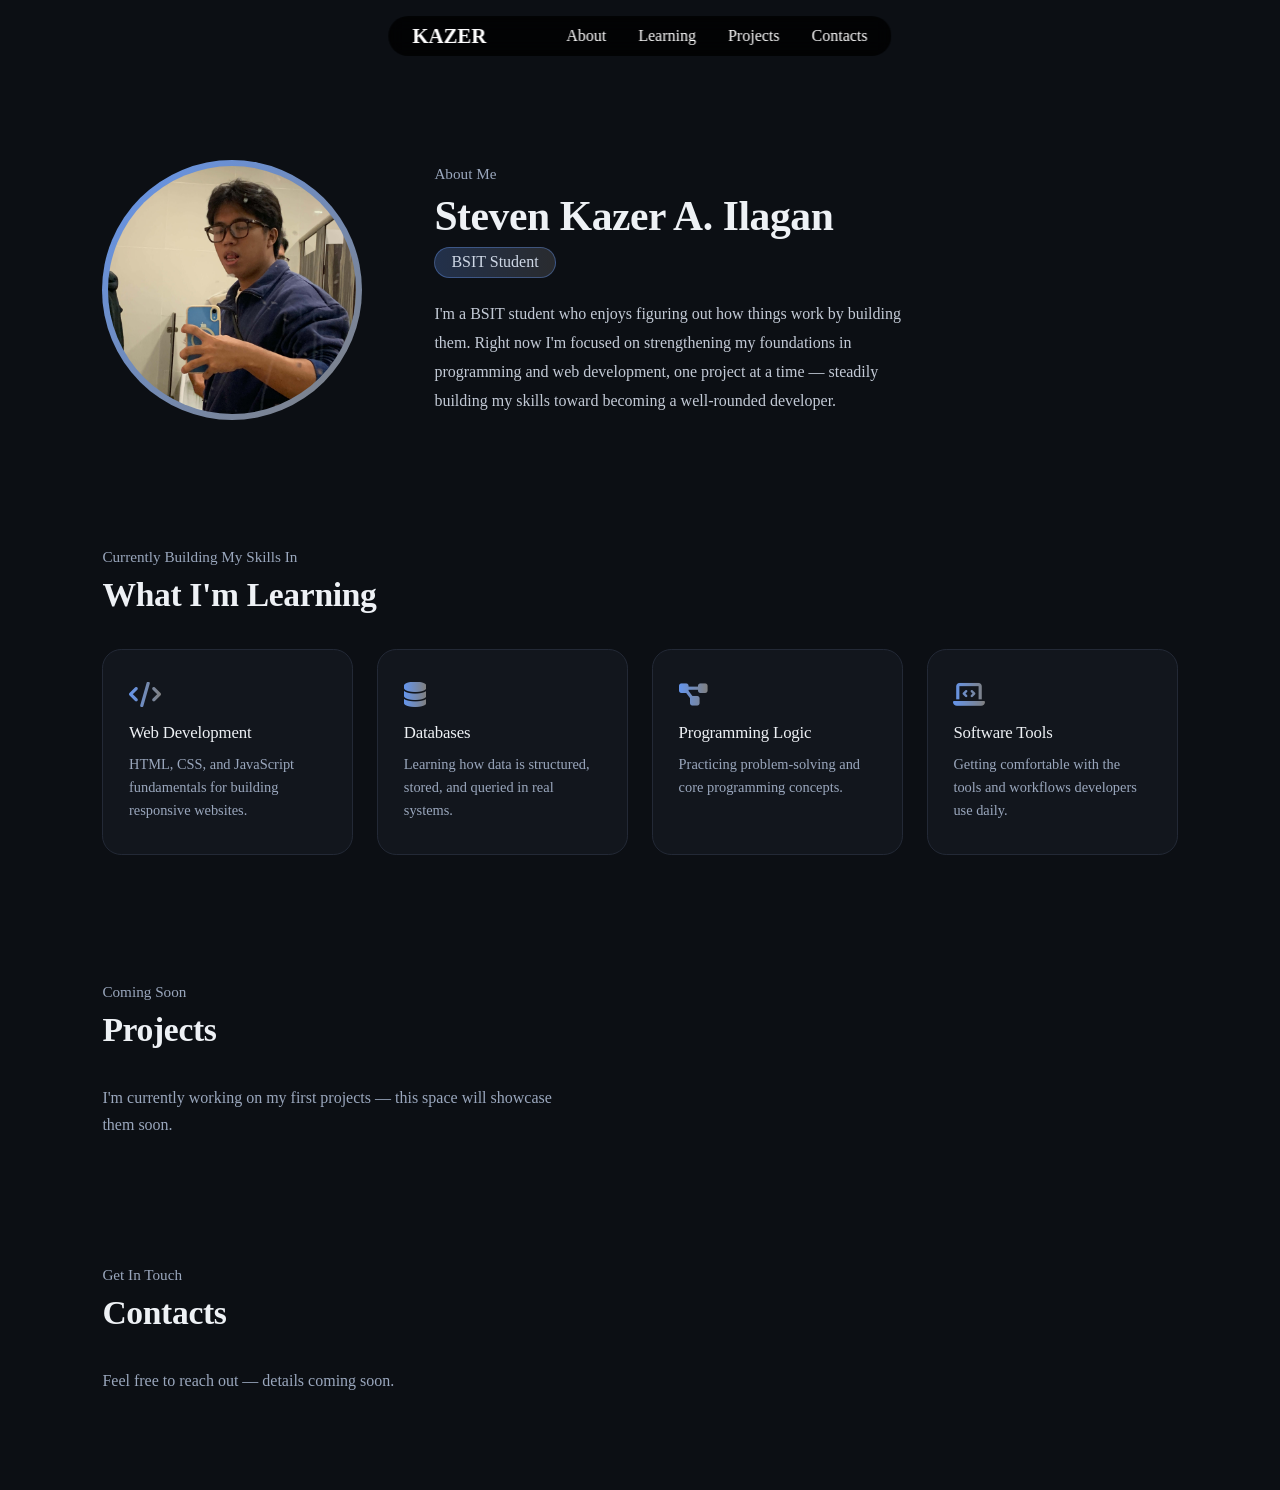
==== main.html @ f73a4da3 "Add files via upload" ====
<!doctype html>
<html lang="en">
<head>
  <meta charset="UTF-8">
  <meta name="viewport"
        content="width=device-width, user-scalable=no, initial-scale=1.0, maximum-scale=1.0, minimum-scale=1.0">
  <meta http-equiv="X-UA-Compatible" content="ie=edge">
  <title>Portfolio Web</title>
  <link rel="stylesheet" href="style.css">
  <link rel="stylesheet" href="https://cdnjs.cloudflare.com/ajax/libs/font-awesome/6.6.0/css/all.css">

</head>
<body>
  <header class="header">
    <a href="#" class = "logo"><span>KAZER </span></a>

    <ul class="nav-links">
      <li>
        <a href="#about">About</a>
      </li>

      <li>
        <a href="#learning">Learning</a>
      </li>

      <li>
        <a href="#projects">Projects</a>
      </li>

      <li>
        <a href="#contacts">Contacts</a>
      </li>
    </ul>

    <i class="fa-duotone fa-solid fa-bars" id="menu-icon"></i>

  </header>

  <main>

    <section class="about" id="about">
      <div class="about-photo">
        <div class="photo-frame">
          <img src="image.jfif" alt="Steven Kazer A. Ilagan" onerror="this.style.display='none'">
          <i class="fa-duotone fa-solid fa-user photo-fallback"></i>
        </div>
      </div>

      <div class="about-text">
        <p class="eyebrow">About Me</p>
        <h1>Steven Kazer A. Ilagan</h1>
        <p class="role">BSIT Student</p>
        <p class="about-desc">
          I'm a BSIT student who enjoys figuring out how things work by building them.
          Right now I'm focused on strengthening my foundations in programming and web
          development, one project at a time — steadily building my skills toward
          becoming a well-rounded developer.
        </p>
      </div>
    </section>

    <section class="learning" id="learning">
      <p class="eyebrow">Currently Building My Skills In</p>
      <h2>What I'm Learning</h2>

      <div class="learning-grid">
        <div class="learning-card">
          <i class="fa-duotone fa-solid fa-code"></i>
          <h3>Web Development</h3>
          <p>HTML, CSS, and JavaScript fundamentals for building responsive websites.</p>
        </div>

        <div class="learning-card">
          <i class="fa-duotone fa-solid fa-database"></i>
          <h3>Databases</h3>
          <p>Learning how data is structured, stored, and queried in real systems.</p>
        </div>

        <div class="learning-card">
          <i class="fa-duotone fa-solid fa-diagram-project"></i>
          <h3>Programming Logic</h3>
          <p>Practicing problem-solving and core programming concepts.</p>
        </div>

        <div class="learning-card">
          <i class="fa-duotone fa-solid fa-laptop-code"></i>
          <h3>Software Tools</h3>
          <p>Getting comfortable with the tools and workflows developers use daily.</p>
        </div>
      </div>
    </section>

    <section class="projects" id="projects">
      <p class="eyebrow">Coming Soon</p>
      <h2>Projects</h2>
      <p class="section-note">I'm currently working on my first projects — this space will showcase them soon.</p>
    </section>

    <section class="contacts" id="contacts">
      <p class="eyebrow">Get In Touch</p>
      <h2>Contacts</h2>
      <p class="section-note">Feel free to reach out — details coming soon.</p>
    </section>

  </main>

<script src="script.js"></script>
</body>
</html>
---- style.css ----
* {
    margin: 0;
    padding: 0;
    box-sizing: border-box;
    font-family: 'Poppins';
    text-decoration: none;
    scroll-behavior: smooth;
    list-style: none;
}

    header{
        position: fixed;
        top: 1rem;
        left: 50%;
        transform: translate(-50%);
        display: flex;
        align-items: center;
        justify-content: center;
        gap: 5rem;
        background-color: rgba(0,0,0, 0.8);
        backdrop-filter: blur(8px);
        color: white;
        padding: 0.5rem 1.5rem;
        border-radius: 3rem;
        z-index: 1000;

    }

    .logo{
        color: white;
        font-size: 1.3rem;
        font-weight: 600;
        text-wrap: nowrap;
        transition: 0.3s ease-in-out;
    }
    .logo:hover{
        transform: scale(1.1);
    }
    .nav-links{
        display: flex;
        gap: 2rem;

    }
    li a{
        position: relative;
        color: white;
        font-weight: 300;
    }
    li a::before{
        position: absolute;
        content: '';
        width: 0;
        left: 0;
        height: 5px;
        top: 25px;
        border-radius: 1rem;
        transition: 0.3s ease-in-out;
        background: linear-gradient(to right, cornflowerblue, grey);
    }
    li a:hover::before{
        width: 100%;
    }
    .visit-btn{
        padding: 0.8rem 1.3rem;
        border-radius: 3rem;
        border: none;
        font-weight: 500;
        font-size: 1rem;
        color: white;
        cursor: pointer;
        text-wrap: nowrap;
        transition: 1.3rem ease-in-out;
        background: linear-gradient(to right, cornflowerblue, grey);
    }
    .visit-btn:hover{
        background: linear-gradient(to right,black, cornflowerblue, grey);
        transform: scale(1.03);
    }
    #menu-icon{
        font-size: 2rem;
        display: none;
        cursor: pointer;
    }

    /* ===== Base page setup ===== */

    body{
        background: #0c0f14;
        color: #eef1f5;
        overflow-x: hidden;
    }

    main{
        display: flex;
        flex-direction: column;
        gap: 8rem;
        padding: 10rem 8vw 6rem;
    }

    .eyebrow{
        color: #9aa7bd;
        font-size: 0.95rem;
        font-weight: 400;
        margin-bottom: 0.6rem;
    }

    h1, h2, h3{
        font-weight: 600;
        letter-spacing: -0.01em;
    }

    /* ===== About ===== */

    .about{
        display: flex;
        align-items: center;
        gap: 4.5rem;
    }

    .about-photo{
        flex-shrink: 0;
    }

    .photo-frame{
        position: relative;
        width: 260px;
        height: 260px;
        border-radius: 50%;
        padding: 6px;
        background: linear-gradient(135deg, cornflowerblue, grey);
        display: flex;
        align-items: center;
        justify-content: center;
    }

    .photo-frame img{
        width: 100%;
        height: 100%;
        object-fit: cover;
        border-radius: 50%;
        background: #12161d;
    }

    .photo-fallback{
        position: absolute;
        font-size: 5.5rem;
        color: #4a5568;
        z-index: -1;
    }

    .about-text h1{
        font-size: 2.6rem;
        margin-bottom: 0.4rem;
    }

    .role{
        display: inline-block;
        font-weight: 500;
        font-size: 1rem;
        color: #cfd8e6;
        padding: 0.35rem 1rem;
        border-radius: 2rem;
        margin-bottom: 1.4rem;
        background: linear-gradient(to right, rgba(100,149,237,0.25), rgba(128,128,128,0.25));
        border: 1px solid rgba(100,149,237,0.4);
    }

    .about-desc{
        max-width: 60ch;
        line-height: 1.8;
        color: #c3cad6;
        font-weight: 300;
    }

    /* ===== Learning ===== */

    .learning h2, .projects h2, .contacts h2{
        font-size: 2.1rem;
        margin-bottom: 2.2rem;
    }

    .learning-grid{
        display: grid;
        grid-template-columns: repeat(4, 1fr);
        gap: 1.5rem;
    }

    .learning-card{
        background: #12161d;
        border: 1px solid #232936;
        border-radius: 1.2rem;
        padding: 2rem 1.6rem;
        transition: 0.3s ease-in-out;
    }

    .learning-card:hover{
        border-color: cornflowerblue;
        transform: translateY(-4px);
    }

    .learning-card i{
        font-size: 1.6rem;
        background: linear-gradient(to right, cornflowerblue, grey);
        -webkit-background-clip: text;
        background-clip: text;
        color: transparent;
        margin-bottom: 1rem;
        display: inline-block;
    }

    .learning-card h3{
        font-size: 1.05rem;
        margin-bottom: 0.6rem;
        font-weight: 500;
    }

    .learning-card p{
        font-size: 0.9rem;
        line-height: 1.6;
        color: #9aa7bd;
        font-weight: 300;
    }

    /* ===== Projects / Contacts placeholders ===== */

    .section-note{
        color: #9aa7bd;
        font-weight: 300;
        line-height: 1.7;
        max-width: 60ch;
    }

    /* ===== Responsive ===== */

    @media (max-width: 900px){
        .nav-links{
            display: none;
        }
        #menu-icon{
            display: block;
        }
        .nav-links.open{
            display: flex;
            flex-direction: column;
            position: fixed;
            top: 4.2rem;
            left: 50%;
            transform: translateX(-50%);
            background: rgba(0,0,0,0.92);
            backdrop-filter: blur(8px);
            padding: 1.2rem 2rem;
            border-radius: 1.2rem;
            gap: 1rem;
            text-align: center;
        }
        header{
            gap: 2rem;
        }
        .about{
            flex-direction: column;
            text-align: center;
            gap: 2rem;
        }
        .about-desc{
            margin: 0 auto;
        }
        .learning-grid{
            grid-template-columns: 1fr 1fr;
        }
    }

    @media (max-width: 560px){
        main{
            padding: 9rem 6vw 4rem;
        }
        .photo-frame{
            width: 190px;
            height: 190px;
        }
        .about-text h1{
            font-size: 2rem;
        }
        .learning-grid{
            grid-template-columns: 1fr;
        }
    }
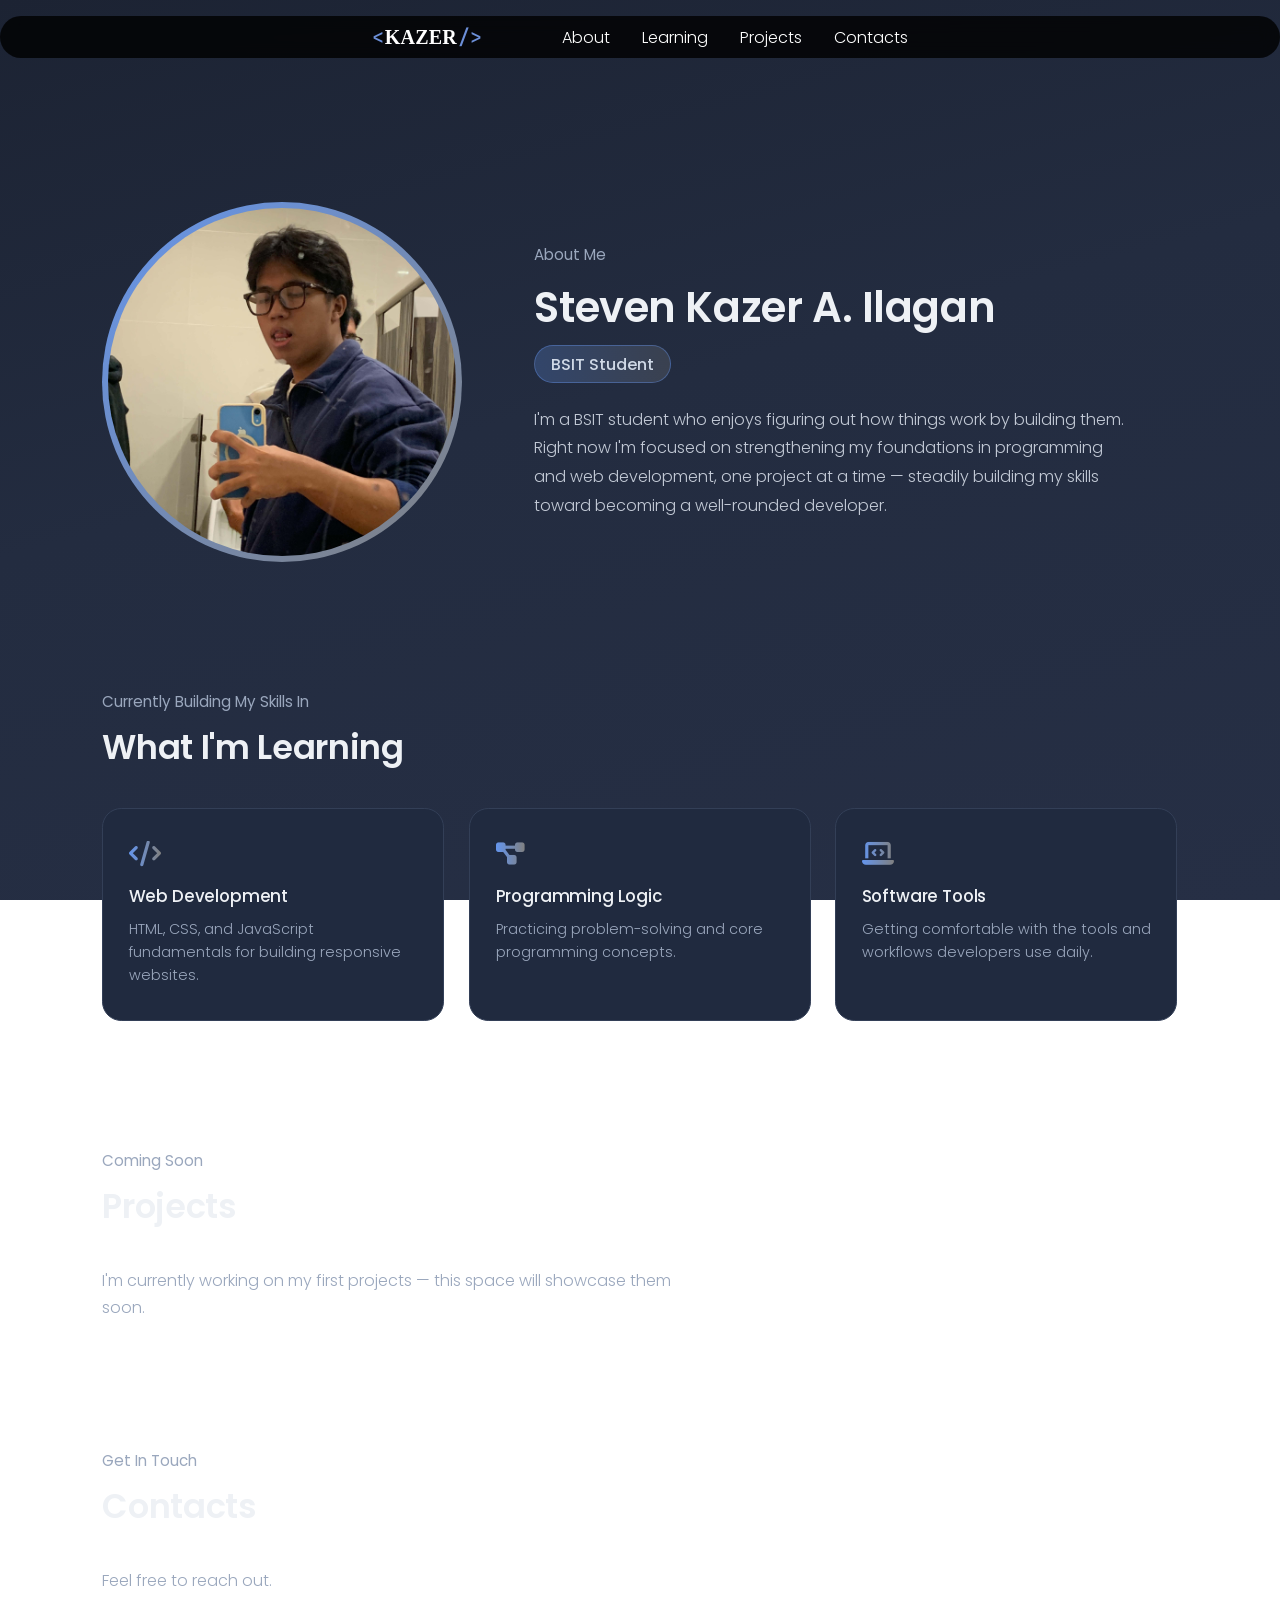
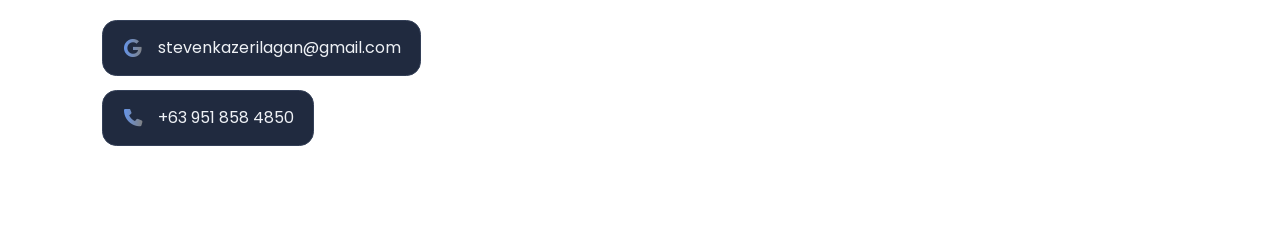
==== commit e619e0ed: "Rename index.html to main.html" ====
--- a/main.html
+++ b/main.html
@@ -1,109 +1,138 @@
 <!doctype html>
 <html lang="en">
 <head>
-  <meta charset="UTF-8">
-  <meta name="viewport"
-        content="width=device-width, user-scalable=no, initial-scale=1.0, maximum-scale=1.0, minimum-scale=1.0">
-  <meta http-equiv="X-UA-Compatible" content="ie=edge">
-  <title>Portfolio Web</title>
-  <link rel="stylesheet" href="style.css">
-  <link rel="stylesheet" href="https://cdnjs.cloudflare.com/ajax/libs/font-awesome/6.6.0/css/all.css">
+    <meta charset="UTF-8">
+    <meta name="viewport"
+          content="width=device-width, user-scalable=no, initial-scale=1.0, maximum-scale=1.0, minimum-scale=1.0">
+    <meta http-equiv="X-UA-Compatible" content="ie=edge">
+    <title>Portfolio Web</title>
+    <link rel="preconnect" href="https://fonts.googleapis.com">
+    <link rel="preconnect" href="https://fonts.gstatic.com" crossorigin>
+    <link href="https://fonts.googleapis.com/css2?family=Poppins:wght@300;400;500;600;700&family=JetBrains+Mono:wght@500;600&display=swap" rel="stylesheet">
+    <link rel="stylesheet" href="style.css">
+    <link rel="stylesheet" href="https://cdnjs.cloudflare.com/ajax/libs/font-awesome/6.6.0/css/all.css">
 
 </head>
 <body>
-  <header class="header">
-    <a href="#" class = "logo"><span>KAZER </span></a>
+<header class="header">
+    <a href="#" class="logo">
+        <span class="logo-tag">&lt;</span>KAZER<span class="logo-tag">/&gt;</span>
+    </a>
 
     <ul class="nav-links">
-      <li>
-        <a href="#about">About</a>
-      </li>
+        <li>
+            <a href="#about">About</a>
+        </li>
 
-      <li>
-        <a href="#learning">Learning</a>
-      </li>
+        <li>
+            <a href="#learning">Learning</a>
+        </li>
 
-      <li>
-        <a href="#projects">Projects</a>
-      </li>
+        <li>
+            <a href="#projects">Projects</a>
+        </li>
 
-      <li>
-        <a href="#contacts">Contacts</a>
-      </li>
+        <li>
+            <a href="#contacts">Contacts</a>
+        </li>
     </ul>
 
     <i class="fa-duotone fa-solid fa-bars" id="menu-icon"></i>
 
-  </header>
+</header>
 
-  <main>
+<main>
 
     <section class="about" id="about">
-      <div class="about-photo">
-        <div class="photo-frame">
-          <img src="image.jfif" alt="Steven Kazer A. Ilagan" onerror="this.style.display='none'">
-          <i class="fa-duotone fa-solid fa-user photo-fallback"></i>
+        <div class="about-photo">
+            <div class="photo-frame">
+                <img src="image.jfif" alt="Steven Kazer A. Ilagan" onerror="this.style.display='none'">
+                <i class="fa-duotone fa-solid fa-user photo-fallback"></i>
+            </div>
         </div>
-      </div>
 
-      <div class="about-text">
-        <p class="eyebrow">About Me</p>
-        <h1>Steven Kazer A. Ilagan</h1>
-        <p class="role">BSIT Student</p>
-        <p class="about-desc">
-          I'm a BSIT student who enjoys figuring out how things work by building them.
-          Right now I'm focused on strengthening my foundations in programming and web
-          development, one project at a time — steadily building my skills toward
-          becoming a well-rounded developer.
-        </p>
-      </div>
+        <div class="about-text">
+            <p class="eyebrow">About Me</p>
+            <h1>Steven Kazer A. Ilagan</h1>
+            <p class="role">BSIT Student</p>
+            <p class="about-desc">
+                I'm a BSIT student who enjoys figuring out how things work by building them.
+                Right now I'm focused on strengthening my foundations in programming and web
+                development, one project at a time — steadily building my skills toward
+                becoming a well-rounded developer.
+            </p>
+        </div>
     </section>
 
     <section class="learning" id="learning">
-      <p class="eyebrow">Currently Building My Skills In</p>
-      <h2>What I'm Learning</h2>
+        <p class="eyebrow">Currently Building My Skills In</p>
+        <h2>What I'm Learning</h2>
 
-      <div class="learning-grid">
-        <div class="learning-card">
-          <i class="fa-duotone fa-solid fa-code"></i>
-          <h3>Web Development</h3>
-          <p>HTML, CSS, and JavaScript fundamentals for building responsive websites.</p>
+        <div class="learning-grid" id="learningGrid">
+            <div class="learning-card" tabindex="0">
+                <i class="fa-duotone fa-solid fa-code"></i>
+                <h3>Web Development</h3>
+                <p>HTML, CSS, and JavaScript fundamentals for building responsive websites.</p>
+                <ul class="learning-topics">
+                    <li>HTML structure &amp; semantics</li>
+                    <li>CSS layout, Flexbox &amp; Grid</li>
+                    <li>JavaScript &amp; the DOM</li>
+                    <li>Responsive design basics</li>
+                </ul>
+            </div>
+
+            <div class="learning-card" tabindex="0">
+                <i class="fa-duotone fa-solid fa-diagram-project"></i>
+                <h3>Programming Logic</h3>
+                <p>Practicing problem-solving and core programming concepts.</p>
+                <ul class="learning-topics">
+                    <li>Loops &amp; conditionals</li>
+                    <li>Functions &amp; scope</li>
+                    <li>Arrays &amp; basic data structures</li>
+                    <li>Debugging step by step</li>
+                </ul>
+            </div>
+
+            <div class="learning-card" tabindex="0">
+                <i class="fa-duotone fa-solid fa-laptop-code"></i>
+                <h3>Software Tools</h3>
+                <p>Getting comfortable with the tools and workflows developers use daily.</p>
+                <ul class="learning-topics">
+                    <li>Git &amp; GitHub basics</li>
+                    <li>VS Code shortcuts</li>
+                    <li>Browser dev tools</li>
+                    <li>Command line essentials</li>
+                </ul>
+            </div>
         </div>
-
-        <div class="learning-card">
-          <i class="fa-duotone fa-solid fa-database"></i>
-          <h3>Databases</h3>
-          <p>Learning how data is structured, stored, and queried in real systems.</p>
-        </div>
-
-        <div class="learning-card">
-          <i class="fa-duotone fa-solid fa-diagram-project"></i>
-          <h3>Programming Logic</h3>
-          <p>Practicing problem-solving and core programming concepts.</p>
-        </div>
-
-        <div class="learning-card">
-          <i class="fa-duotone fa-solid fa-laptop-code"></i>
-          <h3>Software Tools</h3>
-          <p>Getting comfortable with the tools and workflows developers use daily.</p>
-        </div>
-      </div>
     </section>
 
     <section class="projects" id="projects">
-      <p class="eyebrow">Coming Soon</p>
-      <h2>Projects</h2>
-      <p class="section-note">I'm currently working on my first projects — this space will showcase them soon.</p>
+        <p class="eyebrow">Coming Soon</p>
+        <h2>Projects</h2>
+        <p class="section-note">I'm currently working on my first projects — this space will showcase them soon.</p>
     </section>
 
     <section class="contacts" id="contacts">
-      <p class="eyebrow">Get In Touch</p>
-      <h2>Contacts</h2>
-      <p class="section-note">Feel free to reach out — details coming soon.</p>
+        <p class="eyebrow">Get In Touch</p>
+        <h2>Contacts</h2>
+        <p class="section-note">Feel free to reach out.</p>
+
+        <div class="contact-list">
+            <a href="mailto:stevenkazerilagan@gmail.com" class="contact-item">
+                <i class="fa-brands fa-google"></i>
+                <span>stevenkazerilagan@gmail.com</span>
+            </a>
+
+            <a href="tel:+639518584850" class="contact-item">
+                <i class="fa-duotone fa-solid fa-phone"></i>
+                <span>+63 951 858 4850</span>
+            </a>
+        </div>
     </section>
 
-  </main>
+</main>
 
 <script src="script.js"></script>
 </body>
-</html>+</html>
--- a/style.css
+++ b/style.css
@@ -1,305 +1,426 @@
+:root{
+    --blue: #6c8fd8;
+    --grey: #8891a3;
+    --bg-1: #1c2333;
+    --bg-2: #232c40;
+    --bg-3: #262f45;
+}
+
 * {
     margin: 0;
     padding: 0;
     box-sizing: border-box;
-    font-family: 'Poppins';
+    font-family: 'Poppins', -apple-system, sans-serif;
     text-decoration: none;
     scroll-behavior: smooth;
     list-style: none;
 }
 
-    header{
-        position: fixed;
-        top: 1rem;
-        left: 50%;
-        transform: translate(-50%);
-        display: flex;
-        align-items: center;
-        justify-content: center;
-        gap: 5rem;
-        background-color: rgba(0,0,0, 0.8);
-        backdrop-filter: blur(8px);
-        color: white;
-        padding: 0.5rem 1.5rem;
-        border-radius: 3rem;
-        z-index: 1000;
-
-    }
-
-    .logo{
-        color: white;
-        font-size: 1.3rem;
-        font-weight: 600;
-        text-wrap: nowrap;
-        transition: 0.3s ease-in-out;
-    }
-    .logo:hover{
-        transform: scale(1.1);
-    }
+header{
+    position: fixed;
+    top: 1rem;
+    left: 50%;
+    transform: translate(-50%);
+    display: flex;
+    align-items: center;
+    justify-content: center;
+    gap: 5rem;
+    background-color: rgba(0,0,0, 0.8);
+    backdrop-filter: blur(8px);
+    color: white;
+    padding: 0.5rem 1.5rem;
+    border-radius: 3rem;
+    z-index: 1000;
+
+}
+
+.logo{
+    font-family: "Rockwell";
+    display: inline-flex;
+    align-items: baseline;
+    gap: 0.05em;
+    color: white;
+    font-size: 1.25rem;
+    font-weight: 600;
+    letter-spacing: 0.01em;
+    text-wrap: nowrap;
+    transition: 0.3s ease-in-out;
+}
+.logo-tag{
+    font-family: 'JetBrains Mono', monospace;
+    font-weight: 500;
+    color: var(--blue);
+}
+.logo:hover{
+    transform: scale(1.06);
+}
+.logo:hover .logo-tag{
+    color: var(--grey);
+}
+.nav-links{
+    display: flex;
+    gap: 2rem;
+
+}
+li a{
+    position: relative;
+    color: white;
+    font-weight: 300;
+}
+li a::before{
+    position: absolute;
+    content: '';
+    width: 0;
+    left: 0;
+    height: 5px;
+    top: 25px;
+    border-radius: 1rem;
+    transition: 0.3s ease-in-out;
+    background: linear-gradient(to right, cornflowerblue, grey);
+}
+li a:hover::before{
+    width: 100%;
+}
+.visit-btn{
+    padding: 0.8rem 1.3rem;
+    border-radius: 3rem;
+    border: none;
+    font-weight: 500;
+    font-size: 1rem;
+    color: white;
+    cursor: pointer;
+    text-wrap: nowrap;
+    transition: 1.3rem ease-in-out;
+    background: linear-gradient(to right, cornflowerblue, grey);
+}
+.visit-btn:hover{
+    background: linear-gradient(to right,black, cornflowerblue, grey);
+    transform: scale(1.03);
+}
+#menu-icon{
+    font-size: 2rem;
+    display: none;
+    cursor: pointer;
+}
+
+/* ===== Base page setup ===== */
+
+body{
+    background: linear-gradient(165deg, var(--bg-1) 0%, var(--bg-2) 45%, var(--bg-3) 100%);
+    background-attachment: fixed;
+    color: #eef1f5;
+    overflow-x: hidden;
+    position: relative;
+}
+
+header, main{
+    position: relative;
+    z-index: 1;
+}
+
+main{
+    display: flex;
+    flex-direction: column;
+    gap: 8rem;
+    padding: 10rem 8vw 6rem;
+}
+
+.eyebrow{
+    color: #9aa7bd;
+    font-size: 0.95rem;
+    font-weight: 400;
+    margin-bottom: 0.6rem;
+}
+
+h1, h2, h3{
+    font-weight: 600;
+    letter-spacing: -0.01em;
+}
+
+/* ===== About ===== */
+
+.about{
+    display: flex;
+    align-items: center;
+    gap: 4.5rem;
+}
+
+.about-photo{
+    flex-shrink: 0;
+    transition: transform 0.25s ease-out;
+    will-change: transform;
+}
+
+.photo-frame{
+    position: relative;
+    width: 360px;
+    height: 360px;
+    border-radius: 50%;
+    padding: 6px;
+    background: linear-gradient(135deg, cornflowerblue, grey);
+    display: flex;
+    align-items: center;
+    justify-content: center;
+}
+
+.photo-frame img{
+    width: 100%;
+    height: 100%;
+    object-fit: cover;
+    border-radius: 50%;
+    background: #12161d;
+}
+
+.photo-fallback{
+    position: absolute;
+    font-size: 5.5rem;
+    color: #4a5568;
+    z-index: -1;
+}
+
+.about-text h1{
+    font-size: 2.6rem;
+    margin-bottom: 0.4rem;
+}
+
+.role{
+    display: inline-block;
+    font-weight: 500;
+    font-size: 1rem;
+    color: #cfd8e6;
+    padding: 0.35rem 1rem;
+    border-radius: 2rem;
+    margin-bottom: 1.4rem;
+    background: linear-gradient(to right, rgba(100,149,237,0.25), rgba(128,128,128,0.25));
+    border: 1px solid rgba(100,149,237,0.4);
+}
+
+.about-desc{
+    max-width: 60ch;
+    line-height: 1.8;
+    color: #c3cad6;
+    font-weight: 300;
+}
+
+/* ===== Learning ===== */
+
+.learning h2, .projects h2, .contacts h2{
+    font-size: 2.1rem;
+    margin-bottom: 2.2rem;
+}
+
+.learning-grid{
+    display: grid;
+    grid-template-columns: repeat(3, 1fr);
+    gap: 1.5rem;
+}
+
+.learning-card{
+    background: #202a3f;
+    border: 1px solid #333f57;
+    border-radius: 1.2rem;
+    padding: 2rem 1.6rem;
+    transition: border-color 0.3s ease-in-out, box-shadow 0.3s ease-in-out, filter 0.3s ease, opacity 0.3s ease;
+    transform: perspective(800px) rotateX(0) rotateY(0) translateY(0);
+    will-change: transform;
+}
+
+.learning-card:hover{
+    border-color: cornflowerblue;
+    box-shadow: 0 12px 30px rgba(0,0,0,0.25);
+}
+
+.learning-card i{
+    font-size: 1.6rem;
+    background: linear-gradient(to right, cornflowerblue, grey);
+    -webkit-background-clip: text;
+    background-clip: text;
+    color: transparent;
+    margin-bottom: 1rem;
+    display: inline-block;
+}
+
+.learning-card h3{
+    font-size: 1.05rem;
+    margin-bottom: 0.6rem;
+    font-weight: 500;
+}
+
+.learning-card p{
+    font-size: 0.9rem;
+    line-height: 1.6;
+    color: #9aa7bd;
+    font-weight: 300;
+}
+
+.learning-card{
+    cursor: pointer;
+}
+
+.learning-topics{
+    margin-top: 1rem;
+    padding-top: 1rem;
+    border-top: 1px solid #333f57;
+    display: flex;
+    flex-direction: column;
+    gap: 0.5rem;
+    max-height: 0;
+    opacity: 0;
+    overflow: hidden;
+    transition: max-height 0.35s ease, opacity 0.3s ease, margin-top 0.35s ease, padding-top 0.35s ease;
+    margin-top: 0;
+    padding-top: 0;
+    border-top-color: transparent;
+}
+
+.learning-topics li{
+    font-size: 0.85rem;
+    color: #c3cad6;
+    font-weight: 300;
+    padding-left: 1rem;
+    position: relative;
+}
+
+.learning-topics li::before{
+    content: '';
+    position: absolute;
+    left: 0;
+    top: 0.5em;
+    width: 6px;
+    height: 6px;
+    border-radius: 50%;
+    background: cornflowerblue;
+}
+
+.learning-card.active{
+    border-color: cornflowerblue;
+}
+
+.learning-card.active .learning-topics{
+    max-height: 200px;
+    opacity: 1;
+    margin-top: 1rem;
+    padding-top: 1rem;
+    border-top-color: #333f57;
+}
+
+.learning-grid.has-active .learning-card:not(.active){
+    filter: blur(3px);
+    opacity: 0.45;
+    transform: none !important;
+}
+
+/* ===== Projects / Contacts placeholders ===== */
+
+.section-note{
+    color: #9aa7bd;
+    font-weight: 300;
+    line-height: 1.7;
+    max-width: 60ch;
+}
+
+.contact-list{
+    display: flex;
+    flex-direction: column;
+    gap: 0.9rem;
+    margin-top: 1.6rem;
+    max-width: 60ch;
+}
+
+.contact-item{
+    display: flex;
+    align-items: center;
+    gap: 0.9rem;
+    color: #eef1f5;
+    font-weight: 400;
+    font-size: 1rem;
+    padding: 0.9rem 1.2rem;
+    border-radius: 0.9rem;
+    background: #202a3f;
+    border: 1px solid #333f57;
+    transition: border-color 0.25s ease, transform 0.25s ease;
+    width: fit-content;
+}
+
+.contact-item i{
+    font-size: 1.15rem;
+    width: 1.3rem;
+    text-align: center;
+    background: linear-gradient(to right, cornflowerblue, grey);
+    -webkit-background-clip: text;
+    background-clip: text;
+    color: transparent;
+}
+
+.contact-item:hover{
+    border-color: cornflowerblue;
+    transform: translateX(4px);
+}
+
+/* ===== Responsive ===== */
+
+@media (max-width: 900px){
     .nav-links{
-        display: flex;
-        gap: 2rem;
-
-    }
-    li a{
-        position: relative;
-        color: white;
-        font-weight: 300;
-    }
-    li a::before{
-        position: absolute;
-        content: '';
-        width: 0;
-        left: 0;
-        height: 5px;
-        top: 25px;
-        border-radius: 1rem;
-        transition: 0.3s ease-in-out;
-        background: linear-gradient(to right, cornflowerblue, grey);
-    }
-    li a:hover::before{
-        width: 100%;
-    }
-    .visit-btn{
-        padding: 0.8rem 1.3rem;
-        border-radius: 3rem;
-        border: none;
-        font-weight: 500;
-        font-size: 1rem;
-        color: white;
-        cursor: pointer;
-        text-wrap: nowrap;
-        transition: 1.3rem ease-in-out;
-        background: linear-gradient(to right, cornflowerblue, grey);
-    }
-    .visit-btn:hover{
-        background: linear-gradient(to right,black, cornflowerblue, grey);
-        transform: scale(1.03);
+        display: none;
     }
     #menu-icon{
-        font-size: 2rem;
-        display: none;
-        cursor: pointer;
-    }
-
-    /* ===== Base page setup ===== */
-
-    body{
-        background: #0c0f14;
-        color: #eef1f5;
-        overflow-x: hidden;
-    }
-
-    main{
+        display: block;
+    }
+    .nav-links.open{
         display: flex;
         flex-direction: column;
-        gap: 8rem;
-        padding: 10rem 8vw 6rem;
-    }
-
-    .eyebrow{
-        color: #9aa7bd;
-        font-size: 0.95rem;
-        font-weight: 400;
-        margin-bottom: 0.6rem;
-    }
-
-    h1, h2, h3{
-        font-weight: 600;
-        letter-spacing: -0.01em;
-    }
-
-    /* ===== About ===== */
-
+        position: fixed;
+        top: 4.2rem;
+        left: 50%;
+        transform: translateX(-50%);
+        background: rgba(0,0,0,0.92);
+        backdrop-filter: blur(8px);
+        padding: 1.2rem 2rem;
+        border-radius: 1.2rem;
+        gap: 1rem;
+        text-align: center;
+    }
+    header{
+        gap: 2rem;
+    }
     .about{
-        display: flex;
-        align-items: center;
-        gap: 4.5rem;
-    }
-
-    .about-photo{
-        flex-shrink: 0;
-    }
-
+        flex-direction: column;
+        text-align: center;
+        gap: 2rem;
+    }
+    .about-desc{
+        margin: 0 auto;
+    }
+    .learning-grid{
+        grid-template-columns: 1fr 1fr;
+    }
+    .learning-card{
+        transform: none !important;
+    }
+}
+
+@media (prefers-reduced-motion: reduce){
+    .learning-card, .about-photo, .cursor-glow{
+        transition: none !important;
+        transform: none !important;
+    }
+    .cursor-glow{
+        display: none;
+    }
+}
+
+@media (max-width: 560px){
+    index{
+        padding: 9rem 6vw 4rem;
+    }
     .photo-frame{
-        position: relative;
-        width: 260px;
-        height: 260px;
-        border-radius: 50%;
-        padding: 6px;
-        background: linear-gradient(135deg, cornflowerblue, grey);
-        display: flex;
-        align-items: center;
-        justify-content: center;
-    }
-
-    .photo-frame img{
-        width: 100%;
-        height: 100%;
-        object-fit: cover;
-        border-radius: 50%;
-        background: #12161d;
-    }
-
-    .photo-fallback{
-        position: absolute;
-        font-size: 5.5rem;
-        color: #4a5568;
-        z-index: -1;
-    }
-
+        width: 240px;
+        height: 240px;
+    }
     .about-text h1{
-        font-size: 2.6rem;
-        margin-bottom: 0.4rem;
-    }
-
-    .role{
-        display: inline-block;
-        font-weight: 500;
-        font-size: 1rem;
-        color: #cfd8e6;
-        padding: 0.35rem 1rem;
-        border-radius: 2rem;
-        margin-bottom: 1.4rem;
-        background: linear-gradient(to right, rgba(100,149,237,0.25), rgba(128,128,128,0.25));
-        border: 1px solid rgba(100,149,237,0.4);
-    }
-
-    .about-desc{
-        max-width: 60ch;
-        line-height: 1.8;
-        color: #c3cad6;
-        font-weight: 300;
-    }
-
-    /* ===== Learning ===== */
-
-    .learning h2, .projects h2, .contacts h2{
-        font-size: 2.1rem;
-        margin-bottom: 2.2rem;
-    }
-
+        font-size: 2rem;
+    }
     .learning-grid{
-        display: grid;
-        grid-template-columns: repeat(4, 1fr);
-        gap: 1.5rem;
-    }
-
-    .learning-card{
-        background: #12161d;
-        border: 1px solid #232936;
-        border-radius: 1.2rem;
-        padding: 2rem 1.6rem;
-        transition: 0.3s ease-in-out;
-    }
-
-    .learning-card:hover{
-        border-color: cornflowerblue;
-        transform: translateY(-4px);
-    }
-
-    .learning-card i{
-        font-size: 1.6rem;
-        background: linear-gradient(to right, cornflowerblue, grey);
-        -webkit-background-clip: text;
-        background-clip: text;
-        color: transparent;
-        margin-bottom: 1rem;
-        display: inline-block;
-    }
-
-    .learning-card h3{
-        font-size: 1.05rem;
-        margin-bottom: 0.6rem;
-        font-weight: 500;
-    }
-
-    .learning-card p{
-        font-size: 0.9rem;
-        line-height: 1.6;
-        color: #9aa7bd;
-        font-weight: 300;
-    }
-
-    /* ===== Projects / Contacts placeholders ===== */
-
-    .section-note{
-        color: #9aa7bd;
-        font-weight: 300;
-        line-height: 1.7;
-        max-width: 60ch;
-    }
-
-    /* ===== Responsive ===== */
-
-    @media (max-width: 900px){
-        .nav-links{
-            display: none;
-        }
-        #menu-icon{
-            display: block;
-        }
-        .nav-links.open{
-            display: flex;
-            flex-direction: column;
-            position: fixed;
-            top: 4.2rem;
-            left: 50%;
-            transform: translateX(-50%);
-            background: rgba(0,0,0,0.92);
-            backdrop-filter: blur(8px);
-            padding: 1.2rem 2rem;
-            border-radius: 1.2rem;
-            gap: 1rem;
-            text-align: center;
-        }
-        header{
-            gap: 2rem;
-        }
-        .about{
-            flex-direction: column;
-            text-align: center;
-            gap: 2rem;
-        }
-        .about-desc{
-            margin: 0 auto;
-        }
-        .learning-grid{
-            grid-template-columns: 1fr 1fr;
-        }
-    }
-
-    @media (max-width: 560px){
-        main{
-            padding: 9rem 6vw 4rem;
-        }
-        .photo-frame{
-            width: 190px;
-            height: 190px;
-        }
-        .about-text h1{
-            font-size: 2rem;
-        }
-        .learning-grid{
-            grid-template-columns: 1fr;
-        }
-    }
-
-
-
-
-
-
-
-
-
-
-
-
-
-
-
-
-
-
-
+        grid-template-columns: 1fr;
+    }
+}
